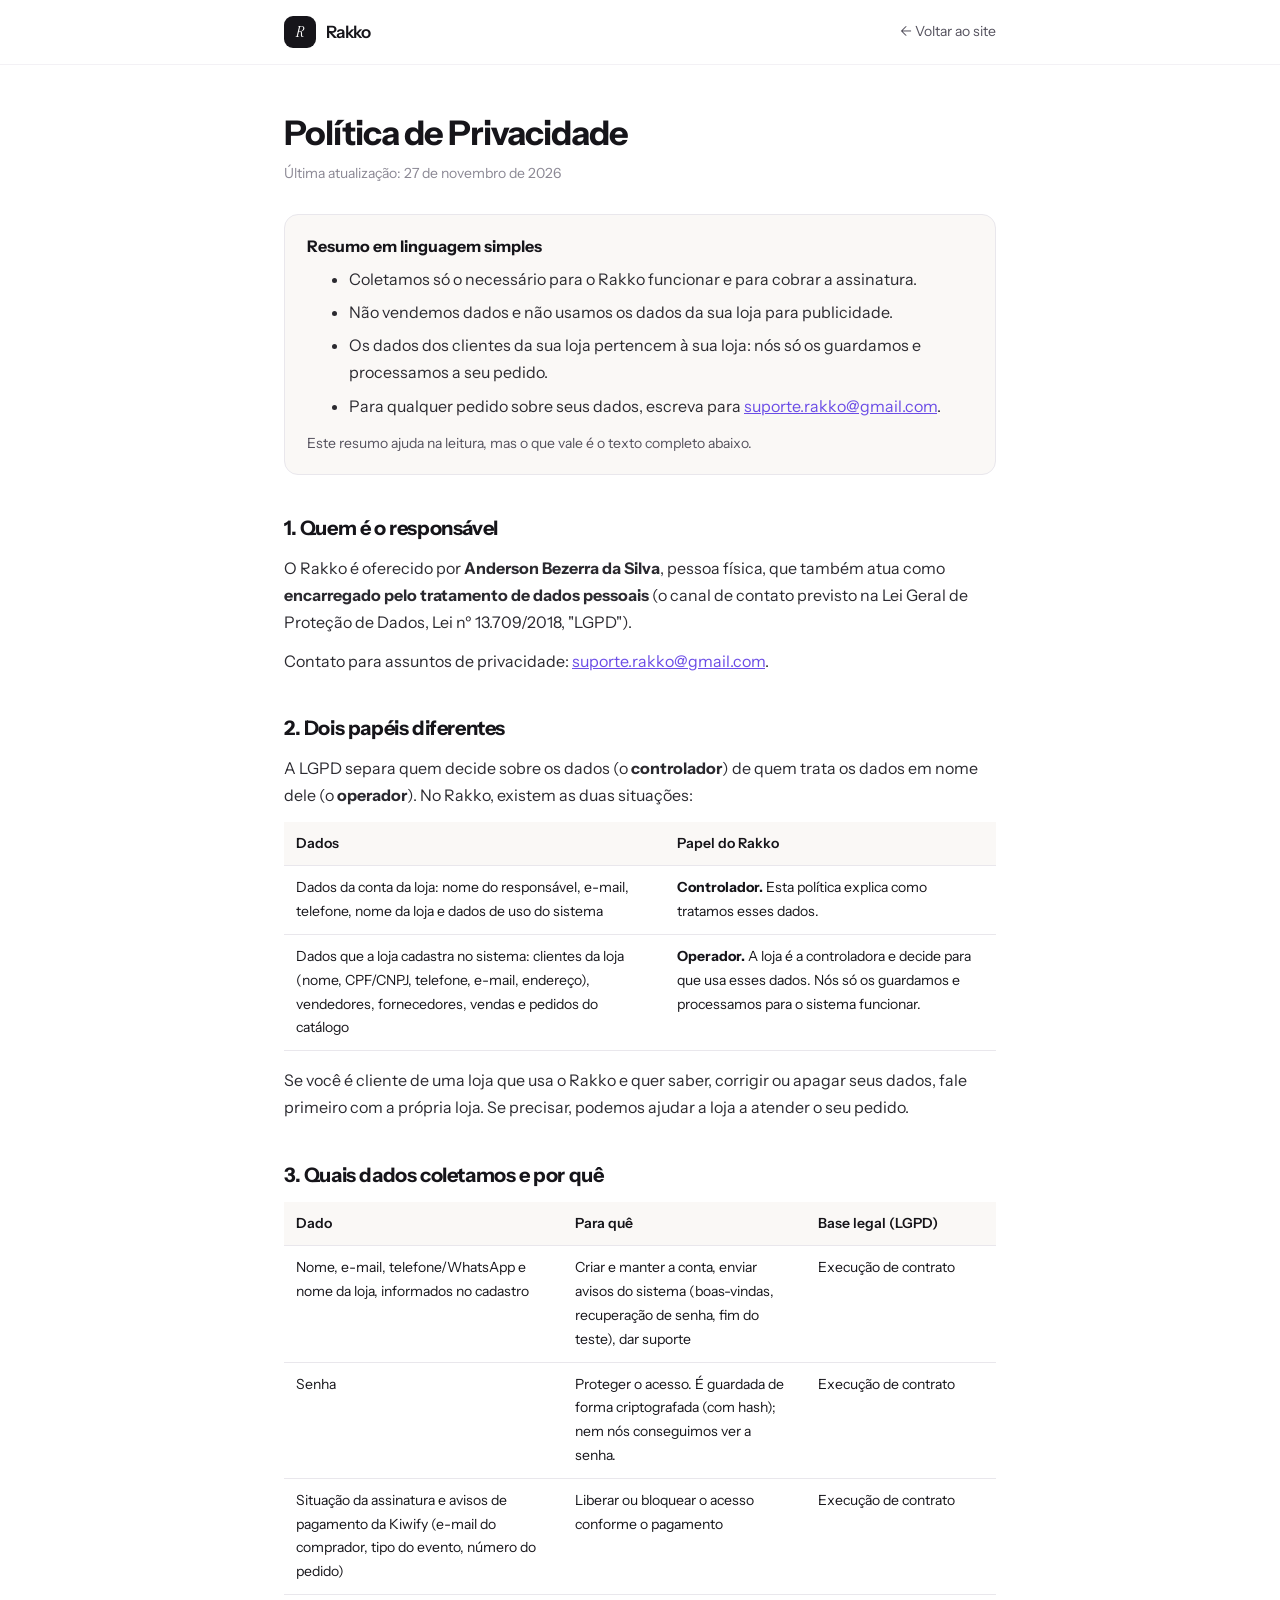
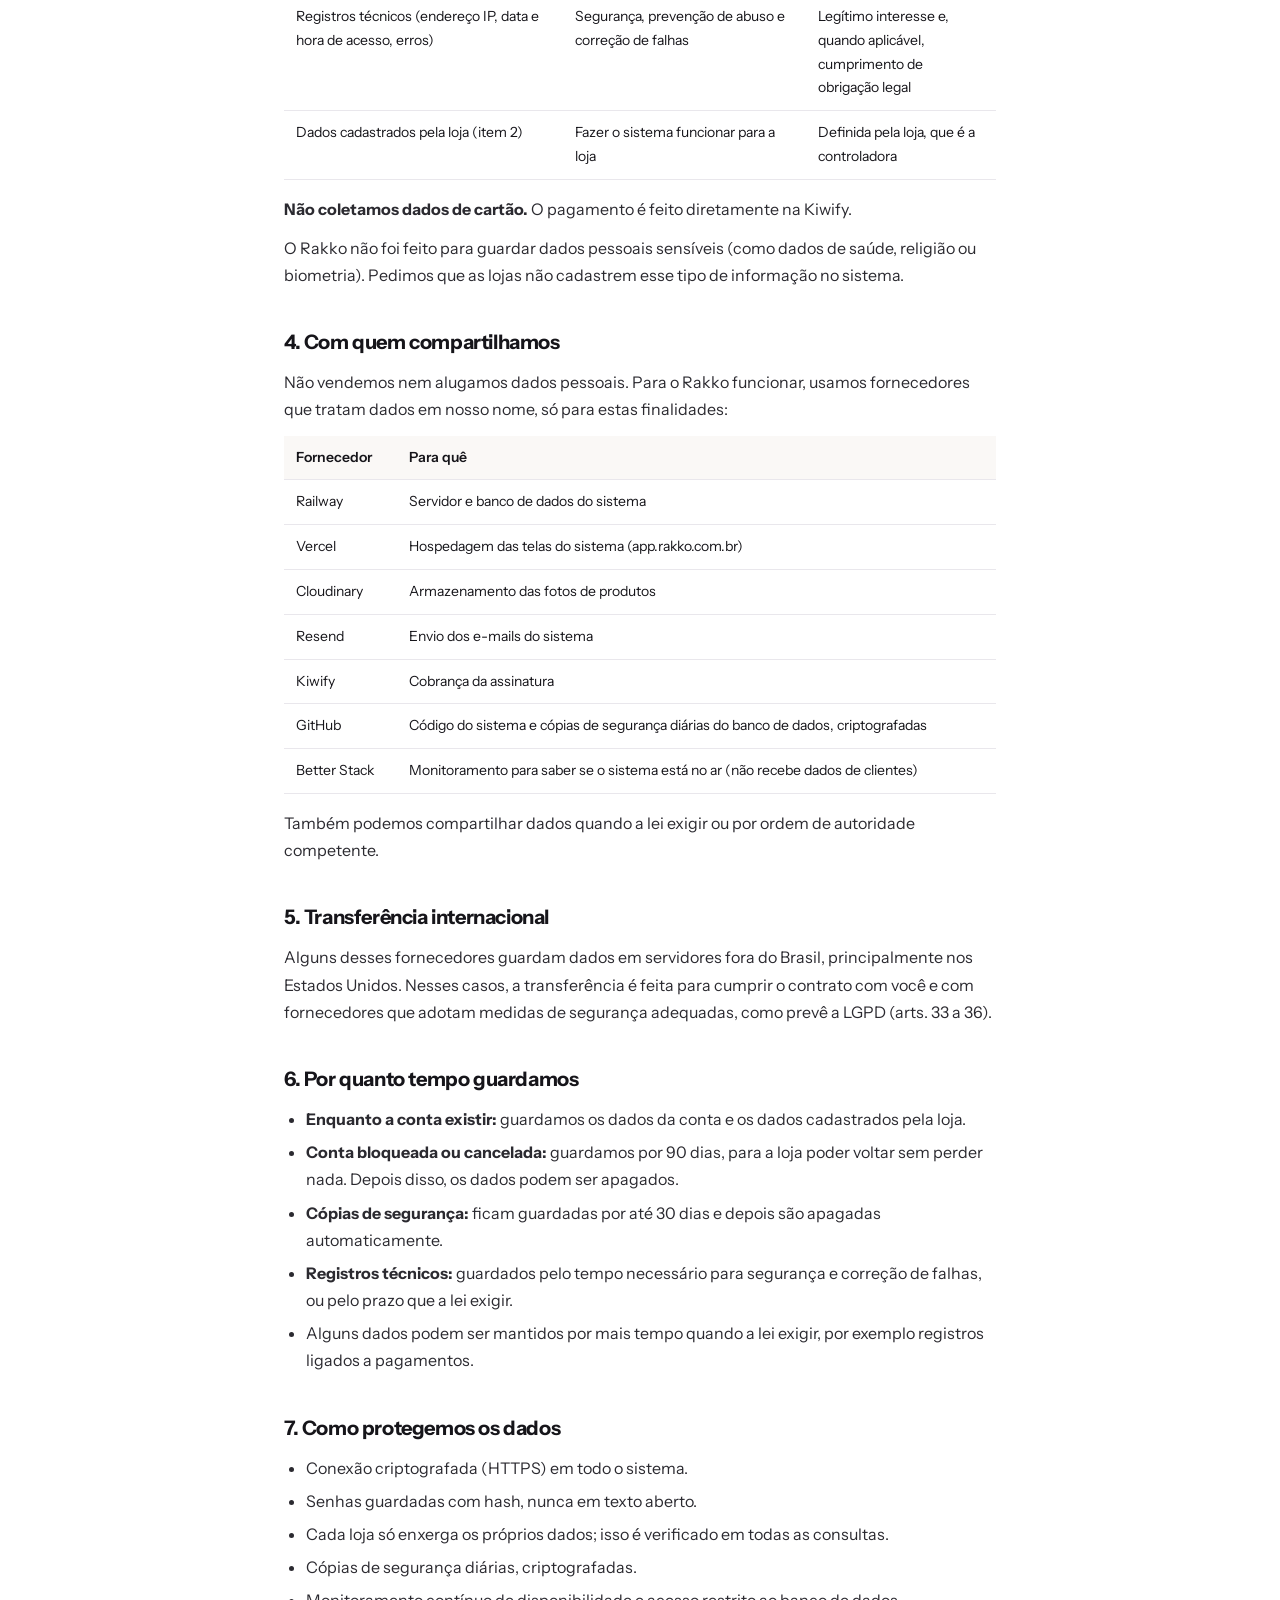
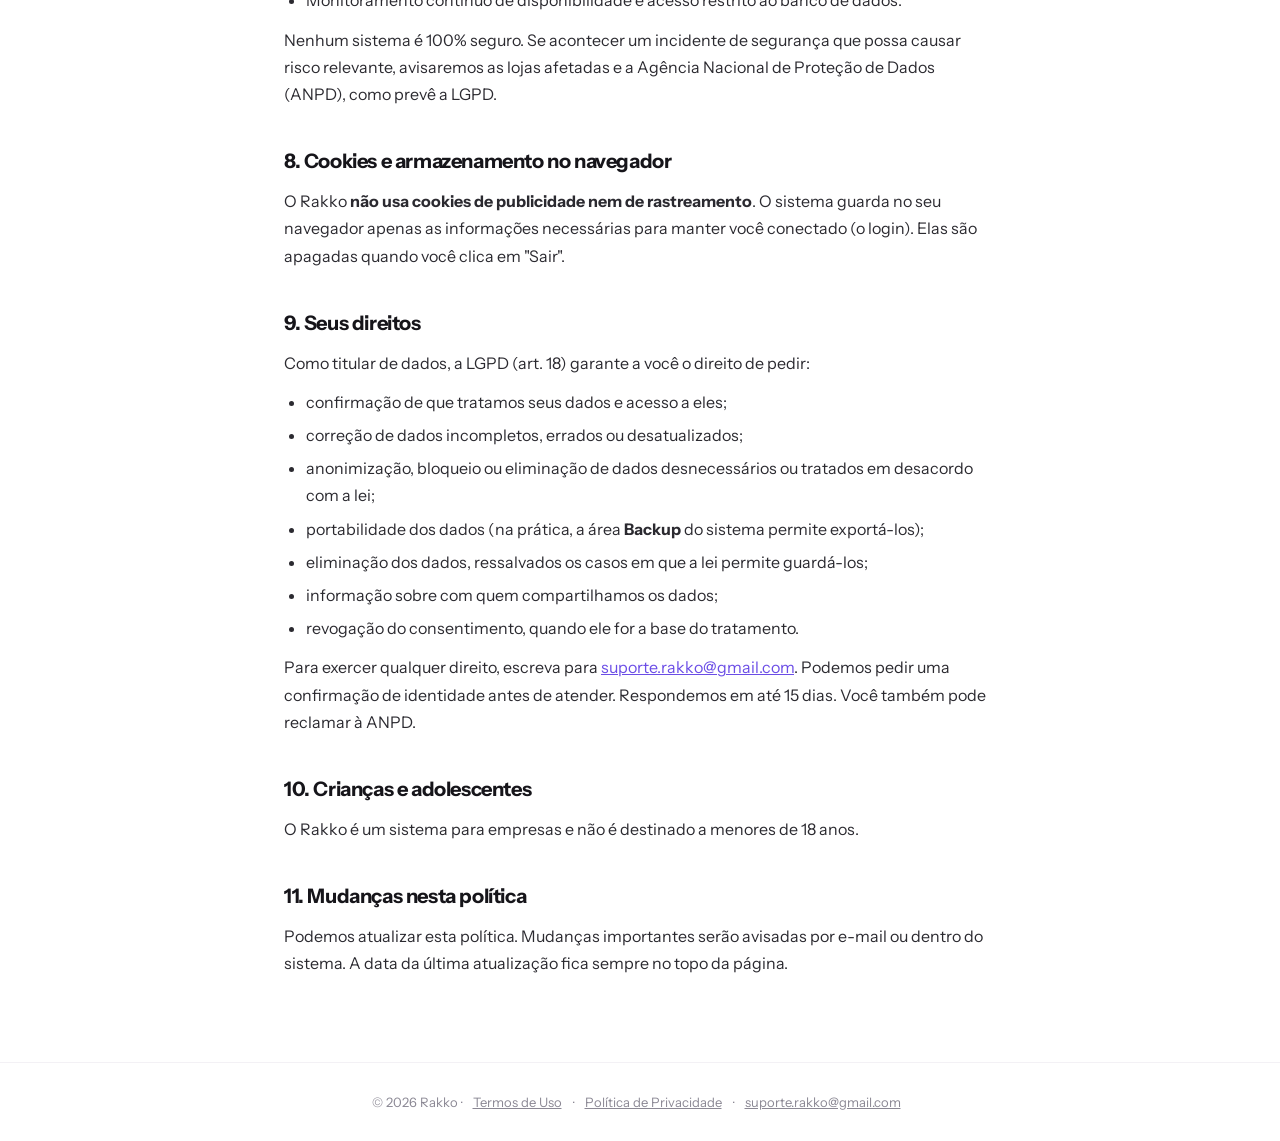
==== privacidade.html @ fb22e8a7 "Termos de Uso e Política de Privacidade (LGPD) Co-Authored-By: Claude Opus 5.5 <noreply@anthropic.co" ====
<!DOCTYPE html>
<html lang="pt-BR">
<head>
<meta charset="UTF-8">
<meta name="viewport" content="width=device-width, initial-scale=1.0">
<title>Política de Privacidade — Rakko</title>
<meta name="description" content="Como o Rakko trata dados pessoais, conforme a LGPD.">
<link rel="icon" type="image/svg+xml" href="favicon.svg">
<link rel="preconnect" href="https://fonts.googleapis.com">
<link rel="preconnect" href="https://fonts.gstatic.com" crossorigin>
<link href="https://fonts.googleapis.com/css2?family=Instrument+Sans:wght@400;500;600;700&family=Instrument+Serif:ital@0;1&display=swap" rel="stylesheet">
<link rel="stylesheet" href="legal.css">
</head>
<body>
<nav class="nav"><div class="nav-inner">
  <a class="logo" href="/"><div class="logo-icon">R</div><span class="logo-name">Rakko</span></a>
  <a class="voltar" href="/">← Voltar ao site</a>
</div></nav>
<main class="wrap">
<h1>Política de Privacidade</h1>
<p class="atualizado">Última atualização: 27 de novembro de 2026</p>

<div class="resumo">
  <strong>Resumo em linguagem simples</strong>
  <ul>
    <li>Coletamos só o necessário para o Rakko funcionar e para cobrar a assinatura.</li>
    <li>Não vendemos dados e não usamos os dados da sua loja para publicidade.</li>
    <li>Os dados dos clientes da sua loja pertencem à sua loja: nós só os guardamos e processamos a seu pedido.</li>
    <li>Para qualquer pedido sobre seus dados, escreva para <a href="mailto:suporte.rakko@gmail.com">suporte.rakko@gmail.com</a>.</li>
  </ul>
  <p style="margin:8px 0 0;font-size:14px;color:#55525e">Este resumo ajuda na leitura, mas o que vale é o texto completo abaixo.</p>
</div>

<h2>1. Quem é o responsável</h2>
<p>O Rakko é oferecido por <strong>Anderson Bezerra da Silva</strong>, pessoa física, que também atua como <strong>encarregado pelo tratamento de dados pessoais</strong> (o canal de contato previsto na Lei Geral de Proteção de Dados, Lei nº 13.709/2018, "LGPD").</p>
<p>Contato para assuntos de privacidade: <a href="mailto:suporte.rakko@gmail.com">suporte.rakko@gmail.com</a>.</p>

<h2>2. Dois papéis diferentes</h2>
<p>A LGPD separa quem decide sobre os dados (o <strong>controlador</strong>) de quem trata os dados em nome dele (o <strong>operador</strong>). No Rakko, existem as duas situações:</p>
<table>
  <tr><th>Dados</th><th>Papel do Rakko</th></tr>
  <tr><td>Dados da conta da loja: nome do responsável, e-mail, telefone, nome da loja e dados de uso do sistema</td><td><strong>Controlador.</strong> Esta política explica como tratamos esses dados.</td></tr>
  <tr><td>Dados que a loja cadastra no sistema: clientes da loja (nome, CPF/CNPJ, telefone, e-mail, endereço), vendedores, fornecedores, vendas e pedidos do catálogo</td><td><strong>Operador.</strong> A loja é a controladora e decide para que usa esses dados. Nós só os guardamos e processamos para o sistema funcionar.</td></tr>
</table>
<p>Se você é cliente de uma loja que usa o Rakko e quer saber, corrigir ou apagar seus dados, fale primeiro com a própria loja. Se precisar, podemos ajudar a loja a atender o seu pedido.</p>

<h2>3. Quais dados coletamos e por quê</h2>
<table>
  <tr><th>Dado</th><th>Para quê</th><th>Base legal (LGPD)</th></tr>
  <tr><td>Nome, e-mail, telefone/WhatsApp e nome da loja, informados no cadastro</td><td>Criar e manter a conta, enviar avisos do sistema (boas-vindas, recuperação de senha, fim do teste), dar suporte</td><td>Execução de contrato</td></tr>
  <tr><td>Senha</td><td>Proteger o acesso. É guardada de forma criptografada (com hash); nem nós conseguimos ver a senha.</td><td>Execução de contrato</td></tr>
  <tr><td>Situação da assinatura e avisos de pagamento da Kiwify (e-mail do comprador, tipo do evento, número do pedido)</td><td>Liberar ou bloquear o acesso conforme o pagamento</td><td>Execução de contrato</td></tr>
  <tr><td>Registros técnicos (endereço IP, data e hora de acesso, erros)</td><td>Segurança, prevenção de abuso e correção de falhas</td><td>Legítimo interesse e, quando aplicável, cumprimento de obrigação legal</td></tr>
  <tr><td>Dados cadastrados pela loja (item 2)</td><td>Fazer o sistema funcionar para a loja</td><td>Definida pela loja, que é a controladora</td></tr>
</table>
<p><strong>Não coletamos dados de cartão.</strong> O pagamento é feito diretamente na Kiwify.</p>
<p>O Rakko não foi feito para guardar dados pessoais sensíveis (como dados de saúde, religião ou biometria). Pedimos que as lojas não cadastrem esse tipo de informação no sistema.</p>

<h2>4. Com quem compartilhamos</h2>
<p>Não vendemos nem alugamos dados pessoais. Para o Rakko funcionar, usamos fornecedores que tratam dados em nosso nome, só para estas finalidades:</p>
<table>
  <tr><th>Fornecedor</th><th>Para quê</th></tr>
  <tr><td>Railway</td><td>Servidor e banco de dados do sistema</td></tr>
  <tr><td>Vercel</td><td>Hospedagem das telas do sistema (app.rakko.com.br)</td></tr>
  <tr><td>Cloudinary</td><td>Armazenamento das fotos de produtos</td></tr>
  <tr><td>Resend</td><td>Envio dos e-mails do sistema</td></tr>
  <tr><td>Kiwify</td><td>Cobrança da assinatura</td></tr>
  <tr><td>GitHub</td><td>Código do sistema e cópias de segurança diárias do banco de dados, criptografadas</td></tr>
  <tr><td>Better Stack</td><td>Monitoramento para saber se o sistema está no ar (não recebe dados de clientes)</td></tr>
</table>
<p>Também podemos compartilhar dados quando a lei exigir ou por ordem de autoridade competente.</p>

<h2>5. Transferência internacional</h2>
<p>Alguns desses fornecedores guardam dados em servidores fora do Brasil, principalmente nos Estados Unidos. Nesses casos, a transferência é feita para cumprir o contrato com você e com fornecedores que adotam medidas de segurança adequadas, como prevê a LGPD (arts. 33 a 36).</p>

<h2>6. Por quanto tempo guardamos</h2>
<ul>
  <li><strong>Enquanto a conta existir:</strong> guardamos os dados da conta e os dados cadastrados pela loja.</li>
  <li><strong>Conta bloqueada ou cancelada:</strong> guardamos por 90 dias, para a loja poder voltar sem perder nada. Depois disso, os dados podem ser apagados.</li>
  <li><strong>Cópias de segurança:</strong> ficam guardadas por até 30 dias e depois são apagadas automaticamente.</li>
  <li><strong>Registros técnicos:</strong> guardados pelo tempo necessário para segurança e correção de falhas, ou pelo prazo que a lei exigir.</li>
  <li>Alguns dados podem ser mantidos por mais tempo quando a lei exigir, por exemplo registros ligados a pagamentos.</li>
</ul>

<h2>7. Como protegemos os dados</h2>
<ul>
  <li>Conexão criptografada (HTTPS) em todo o sistema.</li>
  <li>Senhas guardadas com hash, nunca em texto aberto.</li>
  <li>Cada loja só enxerga os próprios dados; isso é verificado em todas as consultas.</li>
  <li>Cópias de segurança diárias, criptografadas.</li>
  <li>Monitoramento contínuo de disponibilidade e acesso restrito ao banco de dados.</li>
</ul>
<p>Nenhum sistema é 100% seguro. Se acontecer um incidente de segurança que possa causar risco relevante, avisaremos as lojas afetadas e a Agência Nacional de Proteção de Dados (ANPD), como prevê a LGPD.</p>

<h2>8. Cookies e armazenamento no navegador</h2>
<p>O Rakko <strong>não usa cookies de publicidade nem de rastreamento</strong>. O sistema guarda no seu navegador apenas as informações necessárias para manter você conectado (o login). Elas são apagadas quando você clica em "Sair".</p>

<h2>9. Seus direitos</h2>
<p>Como titular de dados, a LGPD (art. 18) garante a você o direito de pedir:</p>
<ul>
  <li>confirmação de que tratamos seus dados e acesso a eles;</li>
  <li>correção de dados incompletos, errados ou desatualizados;</li>
  <li>anonimização, bloqueio ou eliminação de dados desnecessários ou tratados em desacordo com a lei;</li>
  <li>portabilidade dos dados (na prática, a área <strong>Backup</strong> do sistema permite exportá-los);</li>
  <li>eliminação dos dados, ressalvados os casos em que a lei permite guardá-los;</li>
  <li>informação sobre com quem compartilhamos os dados;</li>
  <li>revogação do consentimento, quando ele for a base do tratamento.</li>
</ul>
<p>Para exercer qualquer direito, escreva para <a href="mailto:suporte.rakko@gmail.com">suporte.rakko@gmail.com</a>. Podemos pedir uma confirmação de identidade antes de atender. Respondemos em até 15 dias. Você também pode reclamar à ANPD.</p>

<h2>10. Crianças e adolescentes</h2>
<p>O Rakko é um sistema para empresas e não é destinado a menores de 18 anos.</p>

<h2>11. Mudanças nesta política</h2>
<p>Podemos atualizar esta política. Mudanças importantes serão avisadas por e-mail ou dentro do sistema. A data da última atualização fica sempre no topo da página.</p>
</main>
<footer class="rodape">
  © 2026 Rakko ·
  <a href="/termos">Termos de Uso</a> ·
  <a href="/privacidade">Política de Privacidade</a> ·
  <a href="mailto:suporte.rakko@gmail.com">suporte.rakko@gmail.com</a>
</footer>
</body>
</html>
---- legal.css ----
*, *::before, *::after { box-sizing: border-box; margin: 0; padding: 0; }
:root { --ink:#16151a; --ink-soft:#55525e; --ink-mute:#8b8894; --line:#e9e7ec; --line-soft:#f3f1f5; --accent:#6b4de6; }
html { -webkit-font-smoothing: antialiased; }
body { font-family:'Instrument Sans',-apple-system,BlinkMacSystemFont,sans-serif; color:var(--ink); background:#fff; line-height:1.7; font-size:16px; }
a { color: var(--accent); }
.nav { border-bottom:1px solid var(--line-soft); }
.nav-inner, .wrap { max-width: 760px; margin: 0 auto; padding: 0 24px; }
.nav-inner { display:flex; align-items:center; justify-content:space-between; height:64px; }
.logo { display:flex; align-items:center; gap:10px; color:var(--ink); text-decoration:none; }
.logo-icon { width:32px; height:32px; background:var(--ink); border-radius:9px; display:flex; align-items:center; justify-content:center; color:#fff; font-family:'Instrument Serif',Georgia,serif; font-style:italic; font-size:16px; }
.logo-name { font-weight:600; font-size:17px; letter-spacing:-0.03em; }
.nav a.voltar { font-size:14px; color:var(--ink-soft); text-decoration:none; }
.wrap { padding-top: 48px; padding-bottom: 72px; }
h1 { font-size: 34px; line-height:1.2; letter-spacing:-0.03em; margin-bottom: 8px; }
.atualizado { color: var(--ink-mute); font-size: 14px; margin-bottom: 28px; }
.resumo { background:#faf8f6; border:1px solid var(--line); border-radius:14px; padding:18px 22px; margin-bottom: 36px; }
.resumo strong { display:block; margin-bottom:6px; }
.resumo ul { padding-left: 20px; }
h2 { font-size: 20px; letter-spacing:-0.02em; margin: 36px 0 10px; }
h3 { font-size: 16px; margin: 20px 0 6px; }
p { margin-bottom: 12px; color: #2b2a30; }
ul, ol { margin: 0 0 12px 22px; color:#2b2a30; }
li { margin-bottom: 6px; }
table { width:100%; border-collapse: collapse; margin: 8px 0 16px; font-size: 14px; }
th, td { text-align:left; padding: 10px 12px; border-bottom: 1px solid var(--line); vertical-align: top; }
th { background:#faf8f6; font-weight:600; }
.rodape { border-top:1px solid var(--line-soft); padding: 28px 0; font-size:13px; color: var(--ink-mute); text-align:center; }
.rodape a { color: var(--ink-mute); margin: 0 8px; }
@media (max-width: 620px) { h1 { font-size: 28px; } table { font-size: 13px; } }
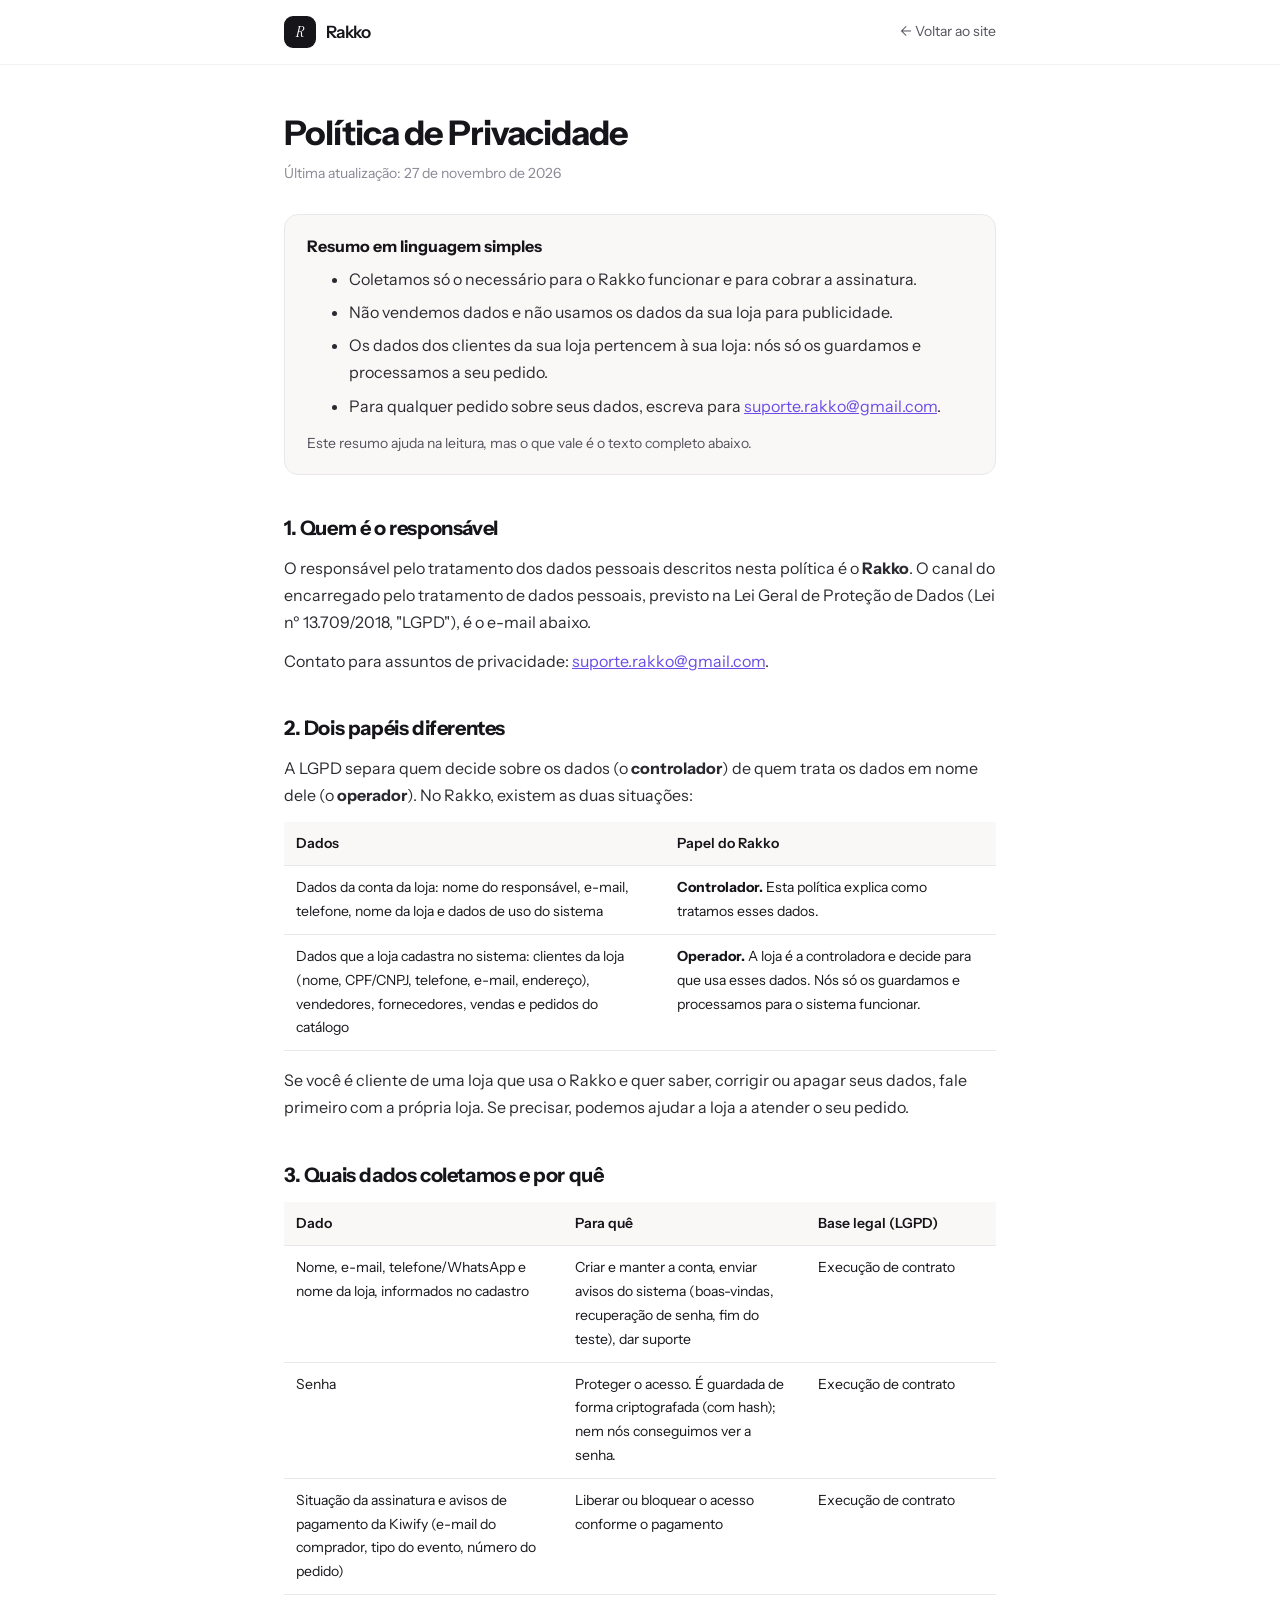
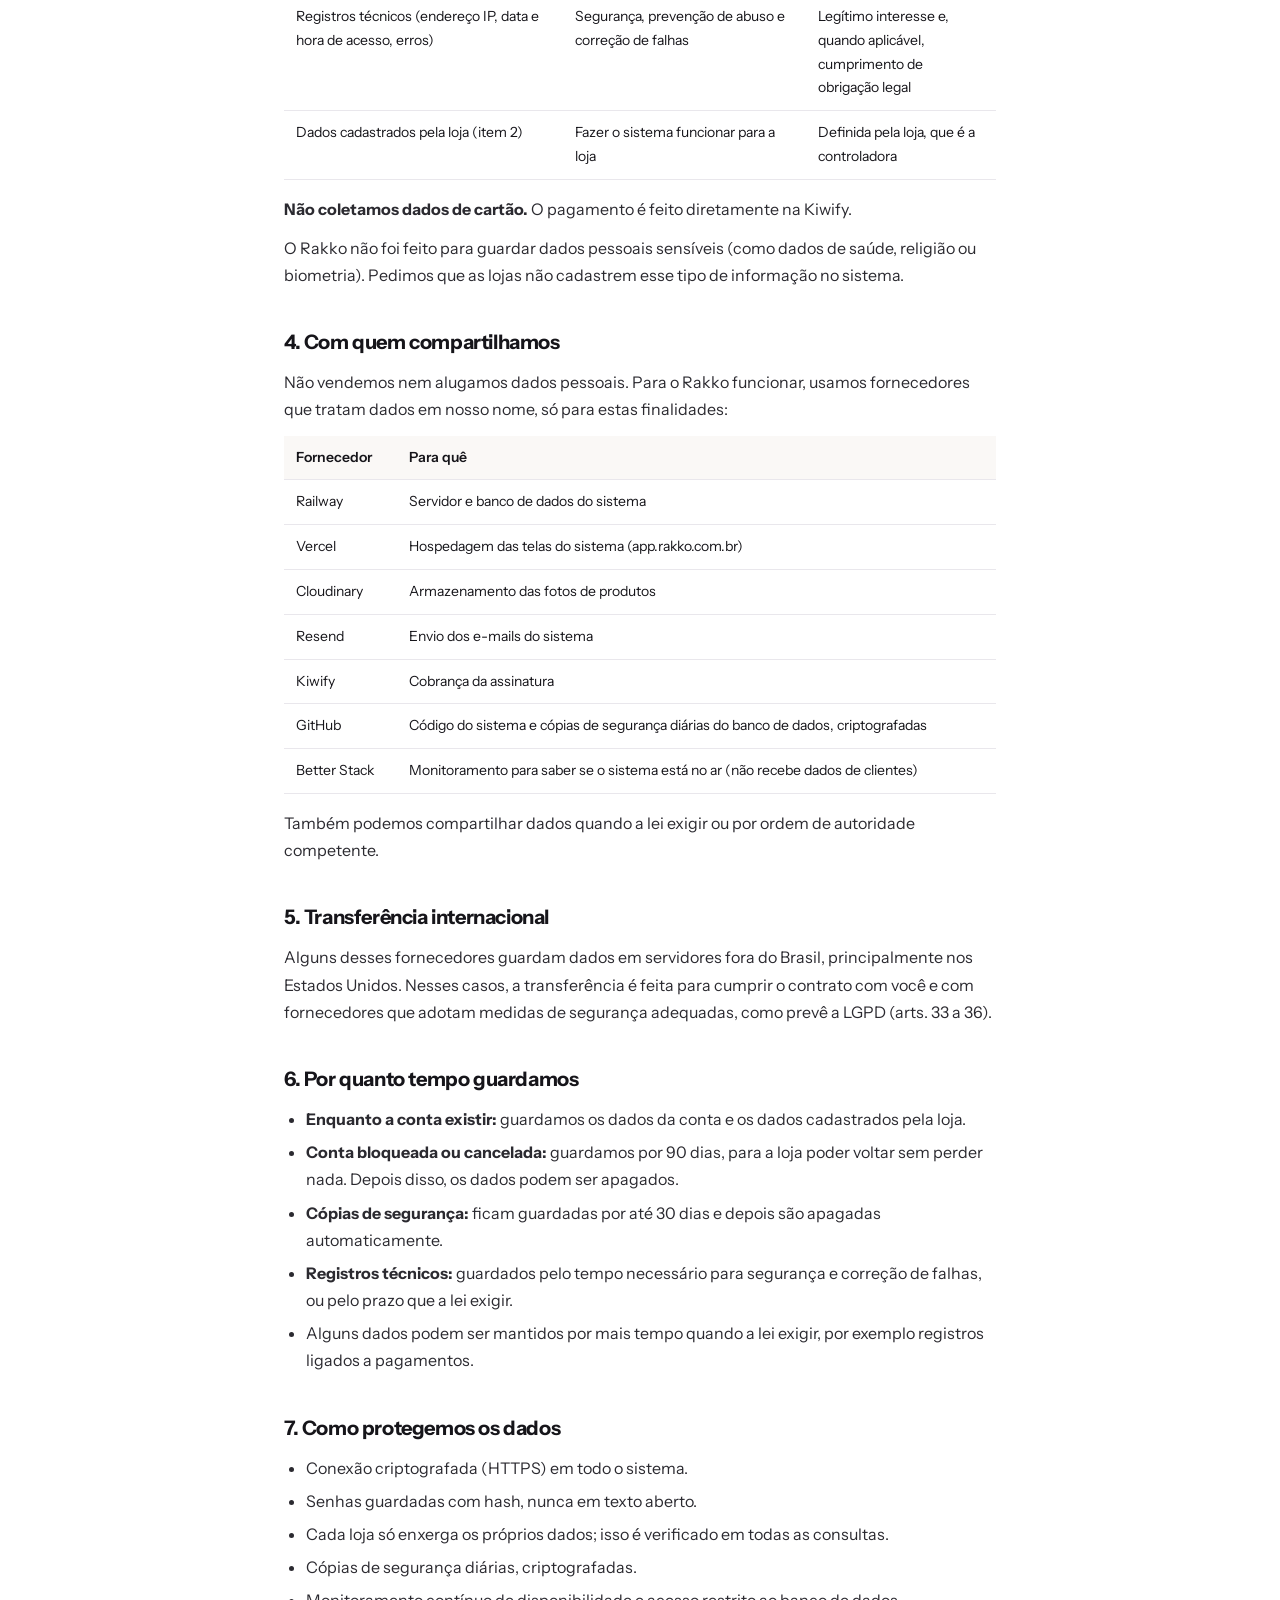
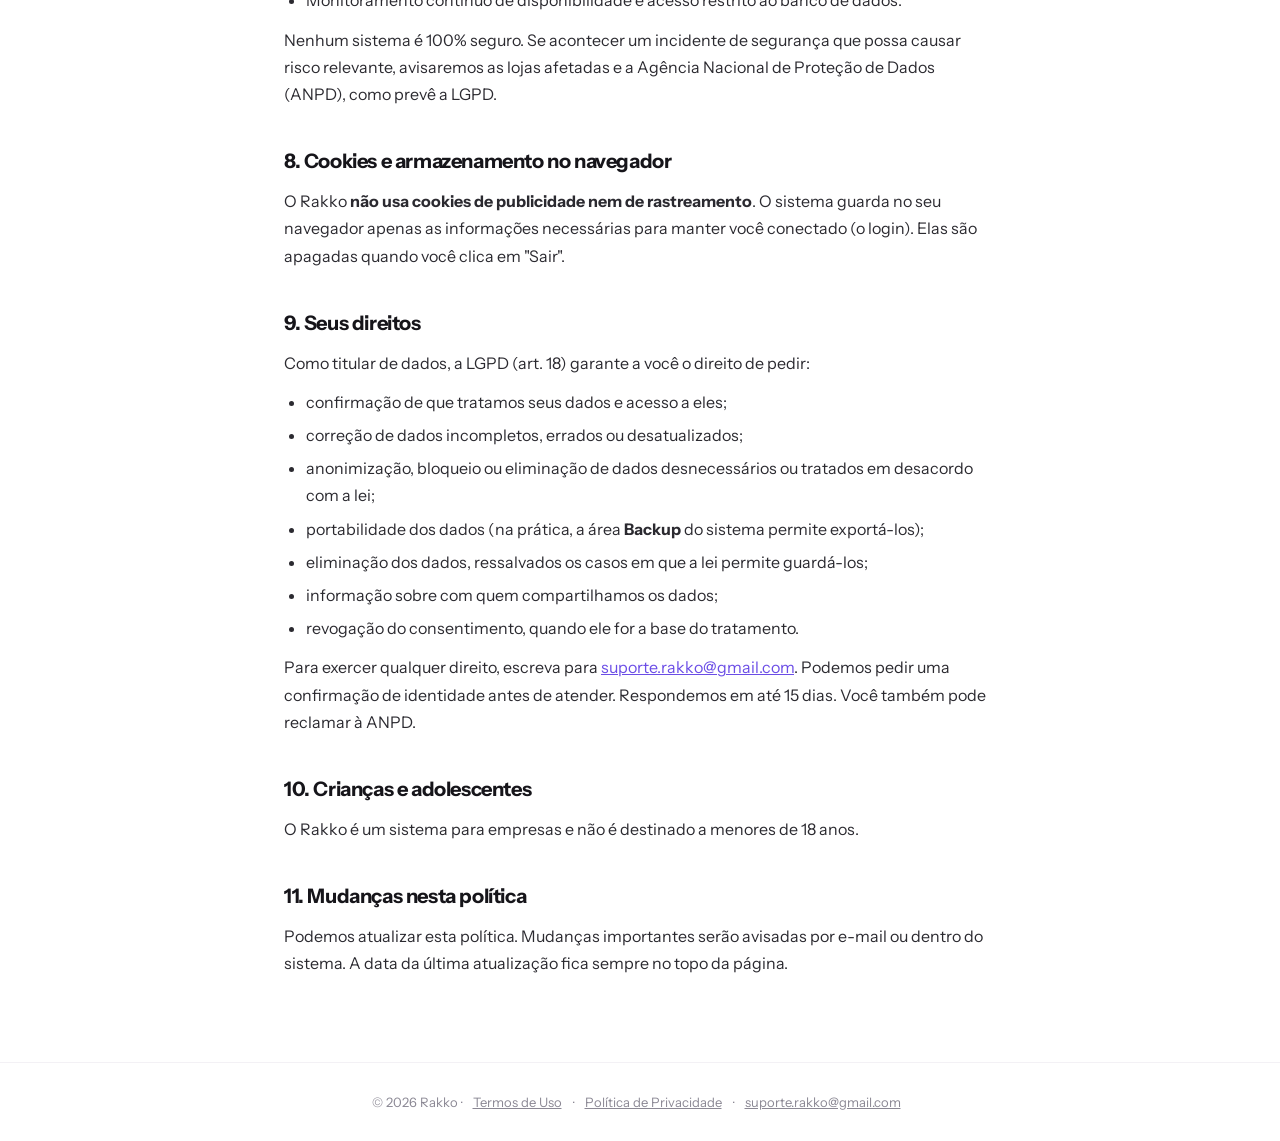
==== commit b2e64bca: "Termos e Privacidade: identifica só como Rakko Co-Authored-By: Claude Opus 5.5 <noreply@anthropic.co" ====
--- a/privacidade.html
+++ b/privacidade.html
@@ -32,7 +32,7 @@
 </div>
 
 <h2>1. Quem é o responsável</h2>
-<p>O Rakko é oferecido por <strong>Anderson Bezerra da Silva</strong>, pessoa física, que também atua como <strong>encarregado pelo tratamento de dados pessoais</strong> (o canal de contato previsto na Lei Geral de Proteção de Dados, Lei nº 13.709/2018, "LGPD").</p>
+<p>O responsável pelo tratamento dos dados pessoais descritos nesta política é o <strong>Rakko</strong>. O canal do encarregado pelo tratamento de dados pessoais, previsto na Lei Geral de Proteção de Dados (Lei nº 13.709/2018, "LGPD"), é o e-mail abaixo.</p>
 <p>Contato para assuntos de privacidade: <a href="mailto:suporte.rakko@gmail.com">suporte.rakko@gmail.com</a>.</p>
 
 <h2>2. Dois papéis diferentes</h2>
